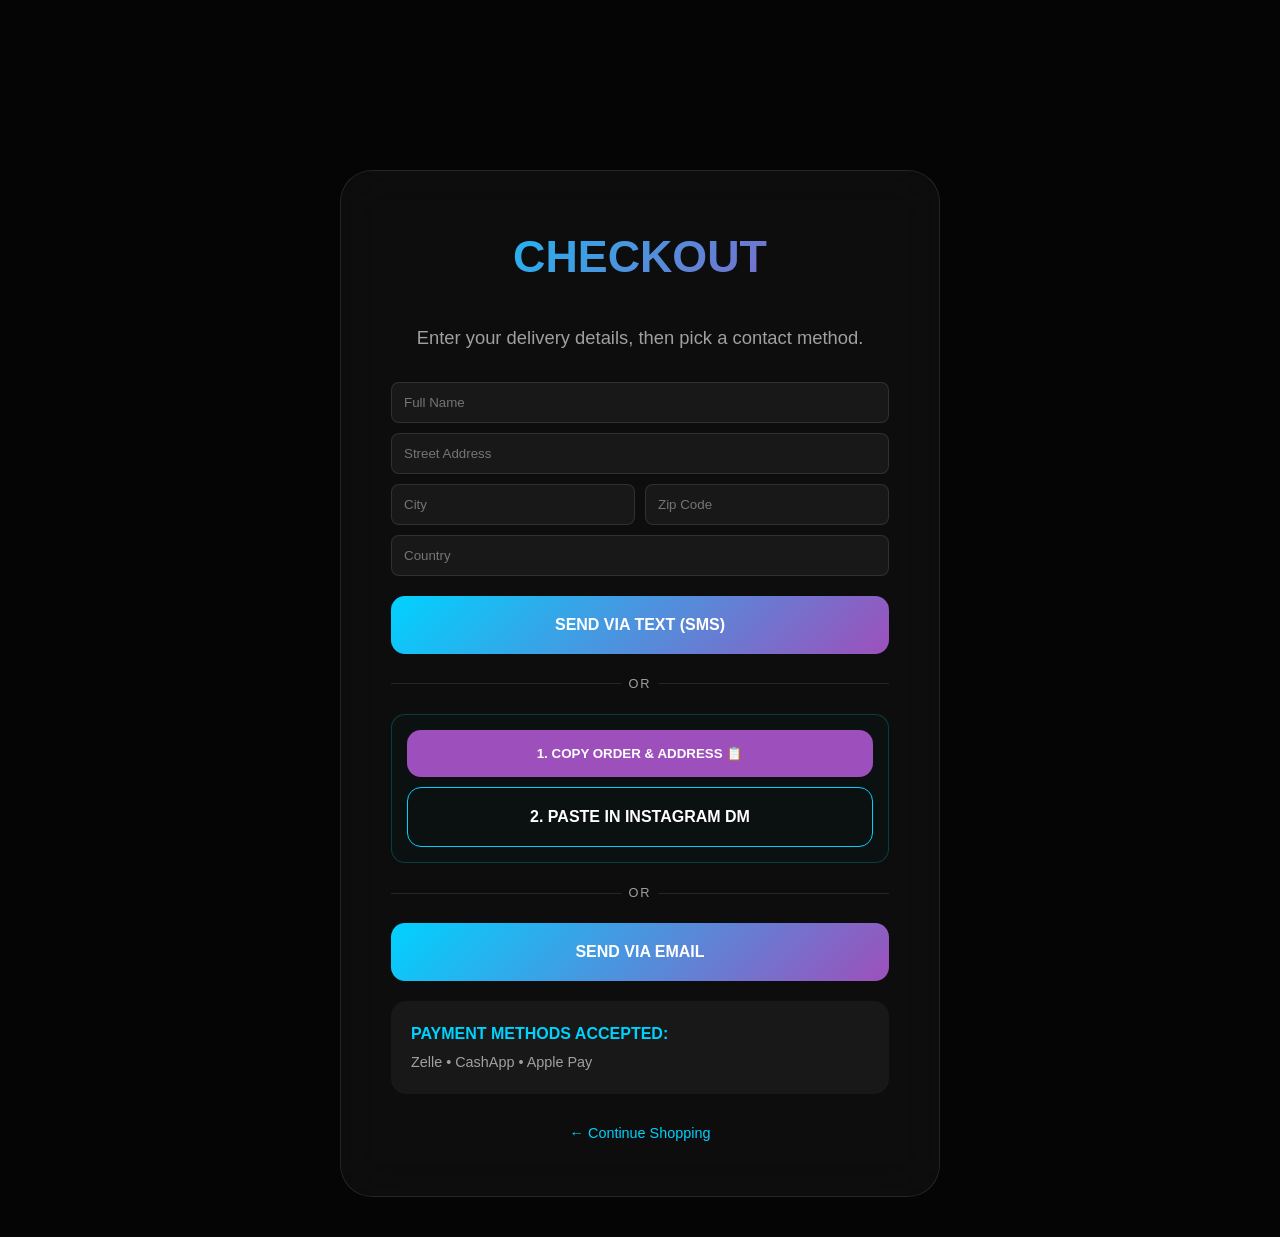
==== checkout.html @ 1018a73b "Initial Commit Publishing" ====
<!DOCTYPE html>
<html lang="en">
<head>
    <meta charset="UTF-8">
    <title>Complete Your Order | Stqckzz</title>
    <link rel="stylesheet" href="css/main.css">
    <style>
        .copy-success { background: #2ecc71 !important; box-shadow: 0 0 20px rgba(46, 204, 113, 0.4) !important; }
        .shipping-form { display: grid; gap: 10px; margin: 20px 0; text-align: left; }
        .shipping-form input { 
            background: rgba(255,255,255,0.05); 
            border: 1px solid rgba(255,255,255,0.1); 
            padding: 12px; 
            border-radius: 8px; 
            color: white; 
            outline: none;
            font-family: inherit;
        }
        .shipping-form input:focus { border-color: var(--accent-blue); }
        
        /* New Divider Styling */
        .method-divider {
            display: flex;
            align-items: center;
            text-align: center;
            margin: 10px 0;
            color: var(--text-dim);
            font-size: 0.8rem;
            text-transform: uppercase;
            letter-spacing: 2px;
        }
        .method-divider::before, .method-divider::after {
            content: '';
            flex: 1;
            border-bottom: 1px solid rgba(255,255,255,0.1);
        }
        .method-divider:not(:empty)::before { margin-right: .5em; }
        .method-divider:not(:empty)::after { margin-left: .5em; }
    </style>
</head>
<body>
    <div class="detail-wrapper" style="margin-top: 50px;">
        <div class="glass-panel" style="text-align: center; max-width: 600px; margin: 0 auto;">
            <h1 class="neon-text">CHECKOUT</h1>
            <p class="description-text">Enter your delivery details, then pick a contact method.</p>
            
            <form id="shipping-form" class="shipping-form">
                <input type="text" id="cust-name" placeholder="Full Name" required>
                <input type="text" id="cust-address" placeholder="Street Address" required>
                <div style="display: grid; grid-template-columns: 1fr 1fr; gap: 10px;">
                    <input type="text" id="cust-city" placeholder="City" required>
                    <input type="text" id="cust-zip" placeholder="Zip Code" required>
                </div>
                <input type="text" id="cust-country" placeholder="Country" required>
            </form>

            <div style="display: flex; flex-direction: column; gap: 10px; margin: 20px 0;">
                
                <a href="#" id="sms-link" class="btn">Send via Text (SMS)</a>

                <div class="method-divider">or</div>

                <div style="border: 1px solid rgba(0, 243, 255, 0.2); padding: 15px; border-radius: 14px; background: rgba(0, 243, 255, 0.02);">
                    <button id="copy-btn" class="btn" style="background: var(--accent-purple); margin-bottom: 10px; width: 100%;">
                        1. Copy Order & Address 📋
                    </button>
                    <a href="https://www.instagram.com/direct/t/17842499064523848/" target="_blank" class="btn secondary" style="width: 100%;">
                        2. Paste in Instagram DM
                    </a>
                </div>

                <div class="method-divider">or</div>

                <a href="#" id="mail-link" class="btn">Send via Email</a>
            </div>

            <div style="background: rgba(255,255,255,0.05); padding: 20px; border-radius: 15px; text-align: left;">
                <h4 style="color: var(--accent-blue);">PAYMENT METHODS ACCEPTED:</h4>
                <p style="color: var(--text-dim); font-size: 0.9rem; margin-top: 5px;">
                    Zelle • CashApp • Apple Pay
                </p>
            </div>
            <br>
            <a href="shop.html" style="color: var(--accent-blue); text-decoration: none; font-size: 0.9rem;">← Continue Shopping</a>
        </div>
    </div>

    <script type="module">
        import { generateOrderMessage } from './js/cart.js';

        function getCustomerData() {
            return {
                name: document.getElementById('cust-name').value || "Not provided",
                address: document.getElementById('cust-address').value || "Not provided",
                city: document.getElementById('cust-city').value || "Not provided",
                zip: document.getElementById('cust-zip').value || "Not provided",
                country: document.getElementById('cust-country').value || "Not provided"
            };
        }

        function updateLinks() {
            const data = getCustomerData();
            const message = generateOrderMessage(data);
            const encodedMessage = encodeURIComponent(message);
            
            document.getElementById('sms-link').href = `sms:+17088352450?body=${encodedMessage}`;
            document.getElementById('mail-link').href = `mailto:khyonhotz@gmail.com?subject=Order for ${data.name}&body=${encodedMessage}`;
        }

        document.getElementById('shipping-form').addEventListener('input', updateLinks);

        const copyBtn = document.getElementById('copy-btn');
        copyBtn.addEventListener('click', () => {
            const message = generateOrderMessage(getCustomerData());
            navigator.clipboard.writeText(message).then(() => {
                const originalText = copyBtn.innerText;
                copyBtn.innerText = "COPIED! ✅";
                copyBtn.classList.add('copy-success');
                setTimeout(() => {
                    copyBtn.innerText = originalText;
                    copyBtn.classList.remove('copy-success');
                }, 2000);
            });
        });

        updateLinks();
    </script>
</body>
</html>
---- css/main.css ----
/* 1. CONFIGURATION & VARIABLES */
:root {
    --bg-dark: #050505;
    --card-bg: #121212;
    --accent-blue: #00d2ff;
    --accent-purple: #9d50bb;
    --text-main: #ffffff;
    --text-dim: #a0a0a0;
    --gradient-primary: linear-gradient(135deg, #00d2ff 0%, #9d50bb 100%);
    --glass: rgba(20, 20, 20, 0.7);
    --border-white: rgba(255, 255, 255, 0.1);
}

/* 2. RESET & BASE */
* { margin: 0; padding: 0; box-sizing: border-box; }

body {
    background-color: var(--bg-dark);
    color: var(--text-main);
    font-family: 'Inter', -apple-system, BlinkMacSystemFont, sans-serif;
    padding-top: 120px; /* Space for the floating nav */
    line-height: 1.6;
}

/* 3. NAVIGATION (Capsule Style) */
.navbar {
    position: fixed;
    top: 20px;
    left: 50%;
    transform: translateX(-50%);
    width: 90%;
    max-width: 1100px;
    background: var(--glass);
    backdrop-filter: blur(15px);
    -webkit-backdrop-filter: blur(15px);
    border: 1px solid var(--border-white);
    border-radius: 100px;
    padding: 12px 35px;
    z-index: 2000;
}

.nav-container { 
    display: flex; 
    justify-content: space-between; 
    align-items: center; 
}

.logo a { 
    text-decoration: none; 
    color: white; 
    font-weight: 900; 
    text-align: center; 
    display: block; 
    line-height: 1; 
    text-transform: uppercase;
}

.logo span { 
    color: var(--accent-blue); 
    font-size: 0.75rem; 
    letter-spacing: 3px; 
}

.nav-links { display: flex; list-style: none; gap: 25px; }
.nav-links a { 
    text-decoration: none; 
    color: var(--text-dim); 
    font-size: 0.85rem; 
    font-weight: 700; 
    text-transform: uppercase; 
    transition: 0.3s; 
}

.nav-links a:hover { 
    color: var(--accent-blue);
    text-shadow: 0 0 10px rgba(0, 210, 255, 0.5);
}

/* 4. HERO SECTION */
.hero { text-align: center; padding: 100px 5% 60px; }
.hero h1 { font-size: 3.5rem; text-transform: uppercase; font-weight: 900; line-height: 1.1; }
.hero h1 span { 
    background: var(--gradient-primary); 
    -webkit-background-clip: text; 
    -webkit-text-fill-color: transparent; 
}

/* 5. PRODUCT GRID & CARDS */
.product-grid { 
    display: grid; 
    grid-template-columns: repeat(auto-fit, minmax(280px, 1fr)); 
    gap: 30px; 
    padding: 40px 8%; 
}

.card {
    background: var(--card-bg);
    border-radius: 24px;
    padding: 20px;
    border: 1px solid rgba(255, 255, 255, 0.05);
    transition: all 0.4s cubic-bezier(0.175, 0.885, 0.32, 1.275);
    position: relative;
    overflow: hidden;
}

.card:hover { 
    transform: translateY(-10px); 
    border-color: var(--accent-blue); 
    box-shadow: 0 10px 40px rgba(0, 210, 255, 0.15); 
}

.card img { 
    width: 100%; 
    aspect-ratio: 1/1;
    object-fit: cover;
    border-radius: 18px; 
    margin-bottom: 20px; 
}

/* PRICE STYLING */
.price-row {
    margin-bottom: 15px;
    display: flex;
    gap: 12px;
    align-items: center;
}

.current-price {
    color: var(--accent-blue);
    font-weight: 800;
    font-size: 1.2rem;
    text-shadow: 0 0 10px rgba(0, 210, 255, 0.3);
}

.old-price {
    color: var(--text-dim);
    text-decoration: line-through;
    font-size: 0.9rem;
    opacity: 0.6;
}

/* For the Product Detail Page specifically */
.price-wrap {
    display: flex;
    align-items: baseline;
    gap: 15px;
    margin: 10px 0;
}

.tax-note {
    font-size: 0.8rem;
    color: var(--text-dim);
    text-transform: uppercase;
    letter-spacing: 1px;
}
/* 6. BUTTONS */
.btn {
    display: block; 
    width: 100%; 
    padding: 16px; 
    border-radius: 14px; 
    border: none;
    background: var(--gradient-primary); 
    color: white; 
    font-weight: 800;
    text-transform: uppercase; 
    cursor: pointer; 
    text-decoration: none; 
    text-align: center;
    transition: 0.3s;
}

.btn:hover {
    filter: brightness(1.2);
    box-shadow: 0 0 20px rgba(0, 210, 255, 0.4);
}

.btn.secondary {
    background: transparent;
    border: 1px solid var(--accent-blue);
}

/* 7. PRODUCT DETAIL (Premium Layout) */
.detail-wrapper {
    max-width: 1200px;
    margin: 40px auto;
    padding: 0 5%;
}

.glass-panel {
    background: rgba(25, 25, 25, 0.4);
    backdrop-filter: blur(25px);
    -webkit-backdrop-filter: blur(25px);
    border: 1px solid var(--border-white);
    border-radius: 32px;
    padding: 50px;
    margin-bottom: 40px;
}

.product-showcase {
    display: flex;
    gap: 80px;
    align-items: center;
    flex-wrap: wrap;
}

.image-box {
    flex: 1;
    min-width: 320px;
    position: relative;
}

.image-box img {
    width: 100%;
    border-radius: 24px;
    z-index: 2;
    position: relative;
}

.glow-effect {
    position: absolute;
    top: 50%; left: 50%;
    transform: translate(-50%, -50%);
    width: 70%; height: 70%;
    background: var(--accent-blue);
    filter: blur(120px);
    opacity: 0.25;
    z-index: 1;
}

.info-box { flex: 1.2; min-width: 320px; }

#p-name {
    font-size: 3.2rem;
    font-weight: 900;
    margin-bottom: 10px;
    text-transform: uppercase;
    line-height: 1;
}

.neon-text {
    font-size: 2.8rem;
    font-weight: 900;
    background: var(--gradient-primary);
    -webkit-background-clip: text;
    -webkit-text-fill-color: transparent;
}

.description-text {
    color: var(--text-dim);
    margin: 30px 0;
    font-size: 1.15rem;
}

/* 8. REVIEWS SECTION */
.reviews-wrapper { padding: 50px; }

.review-split {
    display: flex;
    gap: 60px;
    margin-top: 40px;
    flex-wrap: wrap;
}

.form-side, .display-side { flex: 1; min-width: 300px; }

.neon-form input, .neon-form select, .neon-form textarea {
    background: rgba(255, 255, 255, 0.05);
    border: 1px solid rgba(255, 255, 255, 0.1);
    color: white;
    width: 100%;
    padding: 18px;
    border-radius: 16px;
    margin-bottom: 20px;
    font-size: 1rem;
    transition: 0.3s;
}

.neon-form input:focus {
    border-color: var(--accent-blue);
    background: rgba(255, 255, 255, 0.08);
    outline: none;
}

.user-review {
    background: rgba(255, 255, 255, 0.03);
    padding: 25px;
    border-radius: 20px;
    margin-bottom: 20px;
    border-left: 4px solid var(--accent-purple);
}

/* 9. UTILITIES */
.status-tag {
    display: inline-block;
    padding: 6px 16px;
    border-radius: 100px;
    font-size: 0.75rem;
    font-weight: 900;
    text-transform: uppercase;
    background: rgba(255, 255, 255, 0.1);
    margin-bottom: 15px;
}

.sale-tag {
    position: absolute;
    top: 20px; right: 20px;
    background: var(--accent-purple);
    color: white;
    font-size: 11px;
    font-weight: 900;
    padding: 4px 12px;
    border-radius: 100px;
    z-index: 10;
}

.variation-section h4 {
    font-size: 0.8rem;
    color: var(--accent-blue);
    margin-top: 25px;
    margin-bottom: 10px;
    text-transform: uppercase;
    letter-spacing: 1px;
}

.option-grid {
    display: flex;
    flex-wrap: wrap;
    gap: 10px;
}

.opt-btn {
    background: rgba(255, 255, 255, 0.05);
    border: 1px solid rgba(255, 255, 255, 0.1);
    color: white;
    padding: 10px 20px;
    border-radius: 8px;
    cursor: pointer;
    transition: 0.3s;
}

.opt-btn:hover, .opt-btn.active {
    border-color: var(--accent-blue);
    background: rgba(0, 210, 255, 0.1);
}

.shipping-grid {
    display: flex;
    flex-direction: column;
    gap: 10px;
}

.ship-card {
    background: rgba(255, 255, 255, 0.03);
    border: 1px solid rgba(255, 255, 255, 0.1);
    padding: 15px;
    border-radius: 12px;
    display: flex;
    align-items: center;
    gap: 15px;
}

.ship-card input[type="radio"] {
    accent-color: var(--accent-blue);
    transform: scale(1.2);
}
/* CART DRAWER */
.cart-overlay {
    position: fixed; top: 0; left: 0; width: 100%; height: 100%;
    background: rgba(0,0,0,0.7); display: none; z-index: 2500;
}
.cart-overlay.active { display: block; }

.cart-drawer {
    position: fixed; top: 0; right: -400px; width: 400px; height: 100%;
    background: var(--card-bg); border-left: 1px solid var(--border-white);
    transition: 0.4s ease; z-index: 3000; padding: 30px;
    display: flex; flex-direction: column;
}
.cart-drawer.open { right: 0; }

.cart-header { display: flex; justify-content: space-between; align-items: center; margin-bottom: 30px; }
.close-btn { background: none; border: none; color: white; font-size: 2rem; cursor: pointer; }

.cart-items { flex: 1; overflow-y: auto; }
.cart-item { display: flex; gap: 15px; margin-bottom: 20px; border-bottom: 1px solid rgba(255,255,255,0.05); padding-bottom: 15px; }
.cart-item img { width: 80px; height: 80px; border-radius: 10px; object-fit: cover; }
.item-info h4 { font-size: 0.9rem; margin-bottom: 5px; }
.remove-item { background: none; border: none; color: #ff4d4d; font-size: 0.7rem; cursor: pointer; text-transform: uppercase; padding: 0; }

.cart-footer { padding-top: 20px; border-top: 1px solid var(--border-white); }
.cart-total { display: flex; justify-content: space-between; font-size: 1.2rem; font-weight: 800; margin-bottom: 20px; }
/* Cart Shipping Section Styling */
.cart-shipping-selection {
    padding: 20px;
    border-top: 1px solid rgba(255, 255, 255, 0.1);
    background: rgba(255, 255, 255, 0.02); /* Very subtle glass tint */
}

.cart-shipping-label {
    display: block;
    font-size: 0.75rem;
    font-weight: 700;
    letter-spacing: 1px;
    margin-bottom: 8px;
    color: var(--accent-blue); /* Ensure this variable is in your :root */
    text-transform: uppercase;
}

#cart-shipping-select {
    width: 100%;
    background: #000;
    color: #fff;
    border: 1px solid rgba(0, 243, 255, 0.3); /* Dim neon border */
    padding: 12px;
    border-radius: 8px;
    font-family: 'Inter', sans-serif; /* Or your site's font */
    font-size: 0.9rem;
    cursor: pointer;
    transition: all 0.3s ease;
    outline: none;
    appearance: none; /* Removes default browser arrow */
    background-image: url("data:image/svg+xml,%3Csvg xmlns='http://www.w3.org/2000/svg' width='24' height='24' viewBox='0 0 24 24' fill='none' stroke='%2300f3ff' stroke-width='2' stroke-linecap='round' stroke-linejoin='round'%3E%3Cpolyline points='6 9 12 15 18 9'%3E%3C/polyline%3E%3C/svg%3E");
    background-repeat: no-repeat;
    background-position: right 12px center;
    background-size: 16px;
}

#cart-shipping-select:hover {
    border-color: var(--accent-blue);
    box-shadow: 0 0 10px rgba(0, 243, 255, 0.2);
}

#cart-shipping-select:focus {
    border-color: #fff;
    box-shadow: 0 0 15px rgba(0, 243, 255, 0.4);
}

/* Style the dropdown options (Limited by browsers, but keeps it dark) */
#cart-shipping-select option {
    background: #111;
    color: #fff;
    padding: 10px;
}
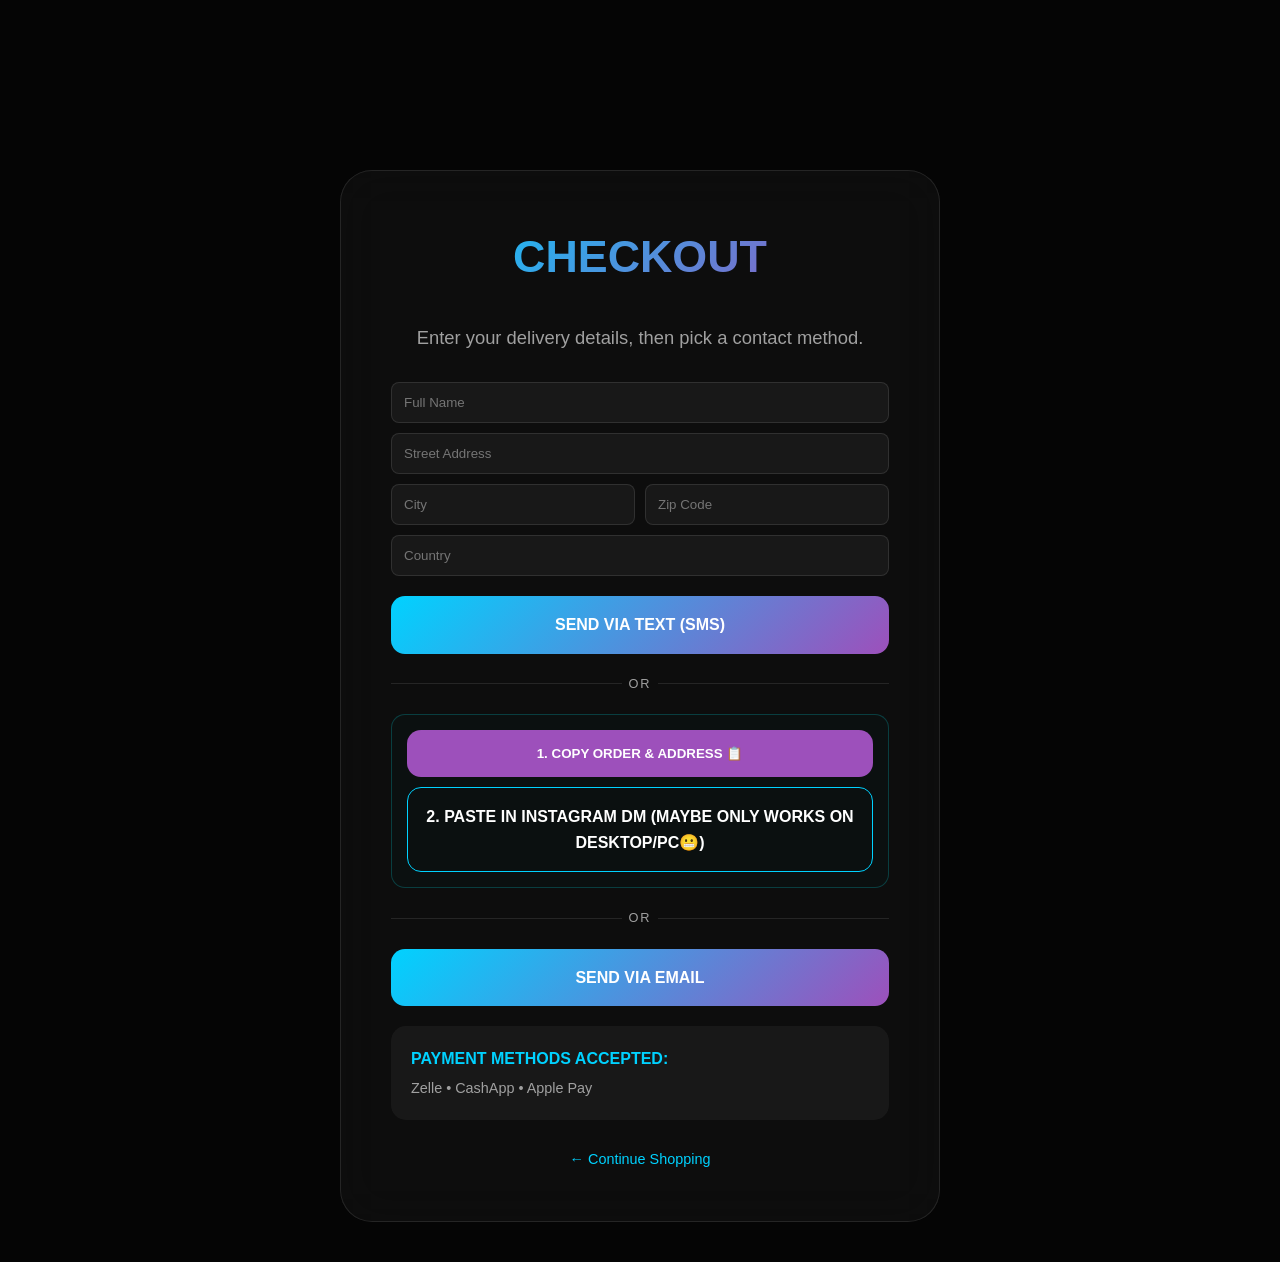
==== commit f7eec21f: "IG handle" ====
--- a/checkout.html
+++ b/checkout.html
@@ -2,8 +2,11 @@
 <html lang="en">
 <head>
     <meta charset="UTF-8">
+    <meta http-equiv="Cache-Control" content="no-cache, no-store, must-revalidate">
+    <meta http-equiv="Pragma" content="no-cache">
+    <meta http-equiv="Expires" content="0">
     <title>Complete Your Order | Stqckzz</title>
-    <link rel="stylesheet" href="css/main.css">
+    <link rel="stylesheet" href="css/main.css?v=1.2">
     <style>
         .copy-success { background: #2ecc71 !important; box-shadow: 0 0 20px rgba(46, 204, 113, 0.4) !important; }
         .shipping-form { display: grid; gap: 10px; margin: 20px 0; text-align: left; }
@@ -17,23 +20,11 @@
             font-family: inherit;
         }
         .shipping-form input:focus { border-color: var(--accent-blue); }
-        
-        /* New Divider Styling */
         .method-divider {
-            display: flex;
-            align-items: center;
-            text-align: center;
-            margin: 10px 0;
-            color: var(--text-dim);
-            font-size: 0.8rem;
-            text-transform: uppercase;
-            letter-spacing: 2px;
+            display: flex; align-items: center; text-align: center; margin: 10px 0;
+            color: var(--text-dim); font-size: 0.8rem; text-transform: uppercase; letter-spacing: 2px;
         }
-        .method-divider::before, .method-divider::after {
-            content: '';
-            flex: 1;
-            border-bottom: 1px solid rgba(255,255,255,0.1);
-        }
+        .method-divider::before, .method-divider::after { content: ''; flex: 1; border-bottom: 1px solid rgba(255,255,255,0.1); }
         .method-divider:not(:empty)::before { margin-right: .5em; }
         .method-divider:not(:empty)::after { margin-left: .5em; }
     </style>
@@ -55,30 +46,26 @@
             </form>
 
             <div style="display: flex; flex-direction: column; gap: 10px; margin: 20px 0;">
+                <a href="#" id="sms-link" class="btn">Send via Text (SMS)</a>
                 
-                <a href="#" id="sms-link" class="btn">Send via Text (SMS)</a>
-
                 <div class="method-divider">or</div>
-
+                
                 <div style="border: 1px solid rgba(0, 243, 255, 0.2); padding: 15px; border-radius: 14px; background: rgba(0, 243, 255, 0.02);">
                     <button id="copy-btn" class="btn" style="background: var(--accent-purple); margin-bottom: 10px; width: 100%;">
                         1. Copy Order & Address 📋
                     </button>
-                    <a href="https://www.instagram.com/direct/t/17842499064523848/" target="_blank" class="btn secondary" style="width: 100%;">
-                        2. Paste in Instagram DM
+                    <a href="#" id="ig-dm-link" target="_blank" class="btn secondary" style="width: 100%;">
+                        2. Paste in Instagram DM (Maybe only works on desktop/PC😬)
                     </a>
                 </div>
 
                 <div class="method-divider">or</div>
-
                 <a href="#" id="mail-link" class="btn">Send via Email</a>
             </div>
 
             <div style="background: rgba(255,255,255,0.05); padding: 20px; border-radius: 15px; text-align: left;">
                 <h4 style="color: var(--accent-blue);">PAYMENT METHODS ACCEPTED:</h4>
-                <p style="color: var(--text-dim); font-size: 0.9rem; margin-top: 5px;">
-                    Zelle • CashApp • Apple Pay
-                </p>
+                <p style="color: var(--text-dim); font-size: 0.9rem; margin-top: 5px;">Zelle • CashApp • Apple Pay</p>
             </div>
             <br>
             <a href="shop.html" style="color: var(--accent-blue); text-decoration: none; font-size: 0.9rem;">← Continue Shopping</a>
@@ -86,7 +73,12 @@
     </div>
 
     <script type="module">
-        import { generateOrderMessage } from './js/cart.js';
+        import { generateOrderMessage } from './js/cart.js?v=1.2';
+
+        // Your numeric thread ID for Desktop
+        const myThreadID = "17842499064523848";
+        // Your IG Handle for Mobile deep linking (most reliable)
+        const myHandle = "stqckzz.resellzz"; 
 
         function getCustomerData() {
             return {
@@ -103,12 +95,27 @@
             const message = generateOrderMessage(data);
             const encodedMessage = encodeURIComponent(message);
             
+            // SMS & Email
             document.getElementById('sms-link').href = `sms:+17088352450?body=${encodedMessage}`;
             document.getElementById('mail-link').href = `mailto:khyonhotz@gmail.com?subject=Order for ${data.name}&body=${encodedMessage}`;
+            
+            // Instagram Logic
+            const igLink = document.getElementById('ig-dm-link');
+            const isMobile = /iPhone|iPad|iPod|Android/i.test(navigator.userAgent);
+            
+            if (isMobile) {
+                // 'username' is the most compatible way to open the DM screen on mobile apps
+                igLink.href = `instagram://direct_share?username=${myHandle}`;
+            } else {
+                // Desktop uses your exact thread URL
+                igLink.href = `https://www.instagram.com/direct/t/${myThreadID}/`;
+            }
         }
 
+        // Listen for typing in the form
         document.getElementById('shipping-form').addEventListener('input', updateLinks);
 
+        // Copy button function
         const copyBtn = document.getElementById('copy-btn');
         copyBtn.addEventListener('click', () => {
             const message = generateOrderMessage(getCustomerData());
@@ -116,13 +123,14 @@
                 const originalText = copyBtn.innerText;
                 copyBtn.innerText = "COPIED! ✅";
                 copyBtn.classList.add('copy-success');
-                setTimeout(() => {
-                    copyBtn.innerText = originalText;
-                    copyBtn.classList.remove('copy-success');
+                setTimeout(() => { 
+                    copyBtn.innerText = originalText; 
+                    copyBtn.classList.remove('copy-success'); 
                 }, 2000);
             });
         });
 
+        // Initialize links on load
         updateLinks();
     </script>
 </body>
--- a/css/main.css
+++ b/css/main.css
@@ -441,4 +441,10 @@
     background: #111;
     color: #fff;
     padding: 10px;
+}
+
+#product-search:focus {
+    border-color: var(--accent-blue);
+    box-shadow: 0 0 15px rgba(0, 243, 255, 0.2);
+    background: rgba(255, 255, 255, 0.08);
 }
